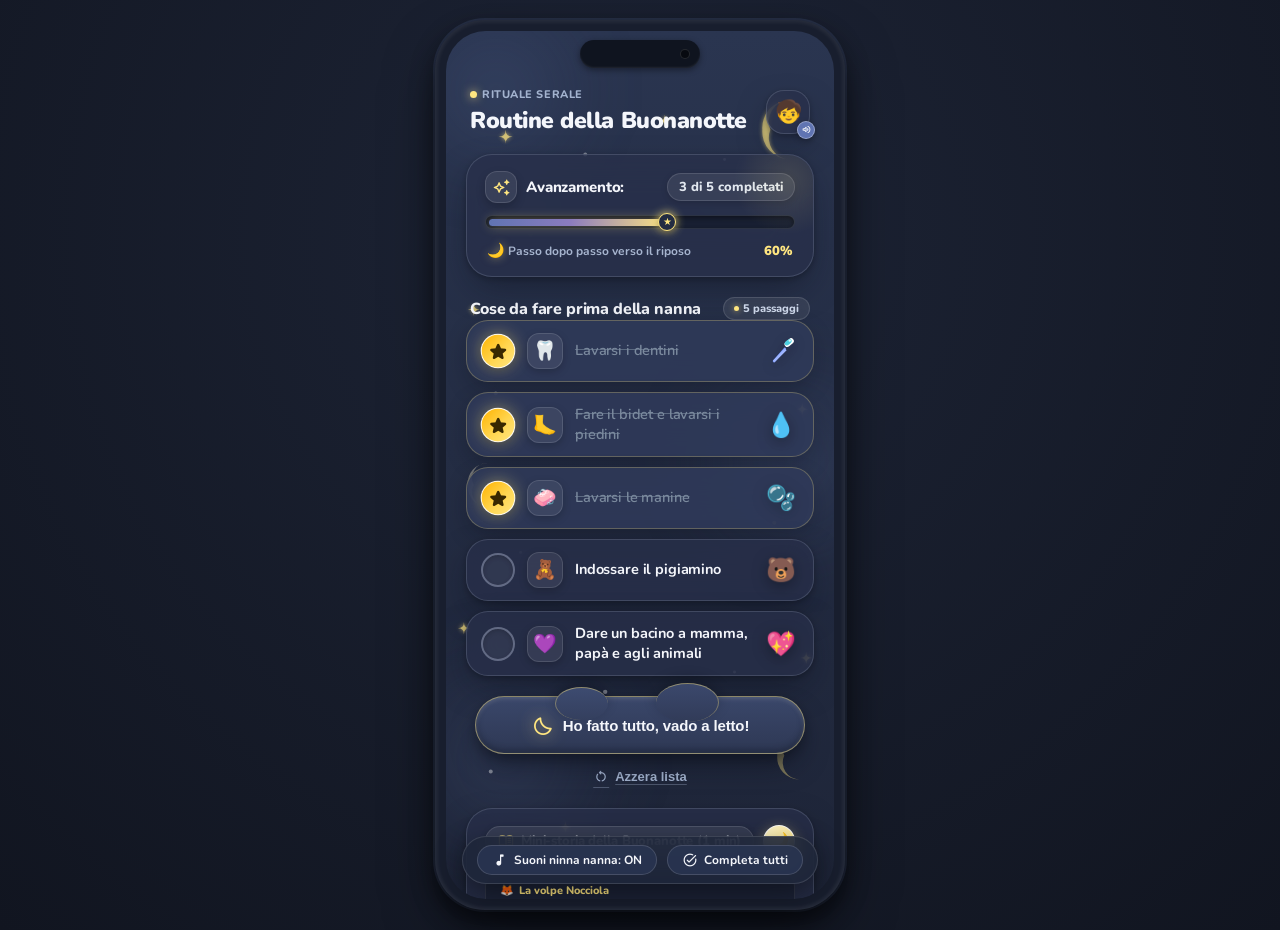
==== index.html @ 84415344 "first commit" ====
<!DOCTYPE html>
<html lang="it">

<head>
  <meta charset="UTF-8">
  <meta name="viewport"
    content="width=device-width, initial-scale=1.0, maximum-scale=1.0, user-scalable=no, viewport-fit=cover">
  <title>Routine della Buonanotte - Design Alta Fedeltà</title>

  <!-- Google Fonts: Nunito -->
  <link rel="preconnect" href="https://fonts.googleapis.com">
  <link rel="preconnect" href="https://fonts.gstatic.com" crossorigin>
  <link href="https://fonts.googleapis.com/css2?family=Nunito:wght@400;500;600;700;800;900&display=swap"
    rel="stylesheet">

  <!-- Material Symbols Rounded -->
  <link rel="stylesheet"
    href="https://fonts.googleapis.com/css2?family=Material+Symbols+Rounded:opsz,wght,FILL,GRAD@20..48,100..700,0..1,-50..200" />

  <!-- Main Stylesheet -->
  <link rel="stylesheet" href="style.css">
</head>

<body>

  <!-- Phone Shell Container (390 x 844 iPhone display) -->
  <div class="device-shell" id="deviceShell">

    <!-- iPhone Dynamic Island -->
    <div class="iphone-island">
      <div class="island-lens"></div>
    </div>

    <!-- Inside Screen Surface -->
    <div class="app-screen" id="appScreen">

      <!-- Ambient Dreamy Background Atmosphere -->
      <div class="ambient-cloud cloud-top-left"></div>
      <div class="ambient-cloud cloud-middle-right"></div>
      <div class="ambient-cloud cloud-bottom-left"></div>

      <!-- Delicate Stars & Crescent Moons SVG Pattern (Warm & Velvety Bedtime Glow) -->
      <svg class="celestial-pattern" xmlns="http://www.w3.org/2000/svg" viewBox="0 0 390 844">
        <defs>
          <!-- Soft warm glow filter -->
          <filter id="softGlow" x="-30%" y="-30%" width="160%" height="160%">
            <feGaussianBlur stdDeviation="2" result="blur" />
            <feComposite in="SourceGraphic" in2="blur" operator="over" />
          </filter>
        </defs>

        <!-- Top Right Soft Crescent Moon -->
        <path d="M345 55 A 28 28 0 0 0 318 85 A 28 28 0 0 0 345 115 A 22 22 0 0 1 326 85 A 22 22 0 0 1 345 55 Z"
          fill="#FFE680" fill-opacity="0.6" filter="url(#softGlow)" />

        <!-- Middle Left Fluffy Little Crescent Moon -->
        <path d="M42 420 A 20 20 0 0 0 22 442 A 20 20 0 0 0 42 464 A 15 15 0 0 1 28 442 A 15 15 0 0 1 42 420 Z"
          fill="#FFF6D1" fill-opacity="0.4" />

        <!-- Lower Right Gentle Moon -->
        <path d="M355 690 A 22 22 0 0 0 333 714 A 22 22 0 0 0 355 738 A 17 17 0 0 1 340 714 A 17 17 0 0 1 355 690 Z"
          fill="#FFE680" fill-opacity="0.45" />

        <!-- Twinkling 4-point Stars across the sky -->
        <g fill="#FFE680" fill-opacity="0.75" filter="url(#softGlow)">
          <!-- Star 1 -->
          <path d="M60 85 Q60 92 53 92 Q60 92 60 99 Q60 92 67 92 Q60 92 60 85 Z" />
          <!-- Star 2 -->
          <path d="M220 70 Q220 76 215 76 Q220 76 220 82 Q220 76 225 76 Q220 76 220 70 Z" fill-opacity="0.85" />
          <!-- Star 3 -->
          <path d="M315 160 Q315 165 310 165 Q315 165 315 170 Q315 165 320 165 Q315 165 315 160 Z" />
          <!-- Star 4 -->
          <path d="M28 260 Q28 266 22 266 Q28 266 28 272 Q28 266 34 266 Q28 266 28 260 Z" />
          <!-- Star 5 -->
          <path d="M358 360 Q358 366 352 366 Q358 366 358 372 Q358 366 364 366 Q358 366 358 360 Z" />
          <!-- Star 6 -->
          <path d="M18 580 Q18 586 12 586 Q18 586 18 592 Q18 586 24 586 Q18 586 18 580 Z" />
          <!-- Star 7 -->
          <path d="M362 610 Q362 616 356 616 Q362 616 362 622 Q362 616 368 616 Q362 616 362 610 Z" />
          <!-- Star 8 -->
          <path d="M120 780 Q120 786 114 786 Q120 786 120 792 Q120 786 126 786 Q120 786 120 780 Z" />
        </g>

        <!-- Delicate Little Round Dot Stars (Pearlescent White with Low Opacity) -->
        <g fill="#FFFFFF" fill-opacity="0.45">
          <circle cx="140" cy="110" r="2" />
          <circle cx="280" cy="115" r="1.5" />
          <circle cx="85" cy="190" r="2.5" fill="#FFE680" fill-opacity="0.55" />
          <circle cx="340" cy="270" r="1.5" />
          <circle cx="50" cy="350" r="2" />
          <circle cx="330" cy="480" r="2" fill="#FFE680" fill-opacity="0.5" />
          <circle cx="75" cy="510" r="1.5" />
          <circle cx="160" cy="650" r="2.2" fill-opacity="0.5" />
          <circle cx="290" cy="630" r="1.5" />
          <circle cx="45" cy="730" r="2" />
          <circle cx="230" cy="800" r="1.8" />
        </g>
      </svg>

      <!-- Toast Feedback -->
      <div class="toast-pill" id="toastPill">
        <span>✨</span>
        <span id="toastText">Passaggio completato!</span>
      </div>

      <!-- Confetti Particles Canvas -->
      <canvas id="confetti-canvas"></canvas>

      <!-- Main Scrollable Screen Content -->
      <div class="screen-content">

        <!-- 1. HEADER SECTION -->
        <header class="header-bar">
          <div class="header-title-wrap">
            <div class="header-tag">
              <span class="pulse-dot"></span>
              <span>Rituale serale</span>
            </div>
            <h1 class="header-title">
              <span>Routine della Buonanotte</span>
            </h1>
          </div>

          <!-- Profile Icon Button -->
          <button class="profile-btn" id="profileBtn" title="Profilo bimbo" aria-label="Profilo">
            <span class="profile-avatar-emoji">🧒</span>
            <div class="audio-toggle-btn" id="audioToggleBtn" title="Attiva/Disattiva suoni ninna nanna">
              <span class="material-symbols-rounded" style="font-size: 11px;">volume_up</span>
            </div>
          </button>
        </header>

        <!-- 2. CARD DI AVANZAMENTO -->
        <section class="progress-card" aria-label="Stato di avanzamento routine">
          <div class="progress-header">
            <div class="progress-label-wrap">
              <div class="progress-icon-badge">
                <span class="material-symbols-rounded" style="font-size: 19px;">auto_awesome</span>
              </div>
              <span class="progress-title">Avanzamento:</span>
            </div>
            <span class="progress-fraction" id="progressRatio">3 di 5 completati</span>
          </div>

          <!-- Progress Bar Track -->
          <div class="progress-bar-track">
            <div class="progress-bar-fill" id="progressBarFill" style="width: 60%;">
              <div class="progress-star-indicator">★</div>
            </div>
          </div>

          <!-- Progress Subtitle / Percentage -->
          <div class="progress-footer">
            <div class="hint">
              <span class="symbol">🌙</span>
              <span>Passo dopo passo verso il riposo</span>
            </div>
            <span class="progress-percent-text" id="progressPercent">60%</span>
          </div>
        </section>

        <!-- 3. SEZIONE: COSE DA FARE PRIMA DELLA NANNA -->
        <section class="routine-section" aria-label="Lista delle cose da fare">
          <div class="section-header">
            <h2 class="section-title">Cose da fare prima della nanna</h2>
            <div class="section-count-chip">
              <span class="dot"></span>
              <span>5 passaggi</span>
            </div>
          </div>

          <!-- Exactly 5 Steps Checklist -->
          <div class="routine-list" id="routineList">

            <!-- 1. Lavarsi i dentini (checked in giallo) -->
            <div class="task-card is-checked" data-id="1">
              <div class="custom-checkbox checked">
                <span class="material-symbols-rounded star-icon">star</span>
              </div>
              <div class="task-leading-icon">
                <span>🦷</span>
              </div>
              <span class="task-text">Lavarsi i dentini</span>
              <!-- 3D Toothbrush sticker -->
              <div class="task-sticker-wrap" title="Spazzolino da denti">
                <svg class="svg-3d-sticker" viewBox="0 0 40 40" fill="none" xmlns="http://www.w3.org/2000/svg">
                  <!-- Handle -->
                  <path d="M10 32 C9 33 11 35 12 34 L26 18 C27 17 25 15 24 16 L10 32 Z" fill="#7E9DFE" />
                  <path d="M12 34 L27 19 L25 17 L10 32 Z" fill="#9FB5FF" />
                  <!-- Brush head -->
                  <rect x="23" y="11" width="13" height="7" rx="3.5" transform="rotate(-40 23 11)" fill="#FFFFFF" />
                  <!-- Paste / Bristles -->
                  <ellipse cx="29" cy="9" rx="5" ry="2.8" transform="rotate(-40 29 9)" fill="#4DD0E1" />
                  <circle cx="31" cy="7" r="1.5" fill="#E0F7FA" />
                </svg>
              </div>
            </div>

            <!-- 2. Fare il bidet e lavarsi i piedini (checked in giallo) -->
            <div class="task-card is-checked" data-id="2">
              <div class="custom-checkbox checked">
                <span class="material-symbols-rounded star-icon">star</span>
              </div>
              <div class="task-leading-icon">
                <span>🦶</span>
              </div>
              <span class="task-text">Fare il bidet e lavarsi i piedini</span>
              <!-- 3D Water Droplet sticker -->
              <div class="task-sticker-wrap" title="Goccia d'acqua">
                <span class="sticker-emoji">💧</span>
              </div>
            </div>

            <!-- 3. Lavarsi le manine (checked in giallo) -->
            <div class="task-card is-checked" data-id="3">
              <div class="custom-checkbox checked">
                <span class="material-symbols-rounded star-icon">star</span>
              </div>
              <div class="task-leading-icon">
                <span>🧼</span>
              </div>
              <span class="task-text">Lavarsi le manine</span>
              <!-- 3D Soap Bubbles sticker -->
              <div class="task-sticker-wrap" title="Bolle di sapone">
                <span class="sticker-emoji">🫧</span>
              </div>
            </div>

            <!-- 4. Indossare il pigiamino (unchecked) -->
            <div class="task-card" data-id="4">
              <div class="custom-checkbox unchecked"></div>
              <div class="task-leading-icon">
                <span>🧸</span>
              </div>
              <span class="task-text">Indossare il pigiamino</span>
              <!-- 3D Adorable Teddy Bear with nightcap sticker -->
              <div class="task-sticker-wrap" title="Orsetto con berretto da notte">
                <span class="sticker-emoji">🐻</span>
              </div>
            </div>

            <!-- 5. Dare un bacino a mamma, papà e agli animali (unchecked) -->
            <div class="task-card" data-id="5">
              <div class="custom-checkbox unchecked"></div>
              <div class="task-leading-icon">
                <span>💜</span>
              </div>
              <span class="task-text">Dare un bacino a mamma, papà e agli animali</span>
              <!-- 3D Heart with sparkles sticker -->
              <div class="task-sticker-wrap" title="Dolce cuoricino">
                <span class="sticker-emoji">💖</span>
              </div>
            </div>

          </div>
        </section>

        <!-- 4. PULSANTI D'AZIONE -->
        <section class="actions-section" aria-label="Azioni della routine">
          <!-- Main Cloud Shape Button -->
          <button class="cloud-btn" id="btnCompleteAll" type="button">
            <span class="material-symbols-rounded cloud-btn-icon">bedtime</span>
            <span class="cloud-btn-text">Ho fatto tutto, vado a letto!</span>
          </button>

          <!-- Secondary Reset Button -->
          <button class="reset-btn" id="btnResetList" type="button">
            <span class="material-symbols-rounded">restart_alt</span>
            <span>Azzera lista</span>
          </button>
        </section>

        <!-- 5. CARD FINALE DELLA STORIA -->
        <section class="story-card" aria-label="Favoletta della buonanotte">
          <div class="story-header">
            <div class="story-title-badge">
              <span class="material-symbols-rounded book-icon">menu_book</span>
              <span class="story-title">Mini-storia della Buonanotte (1 min)</span>
            </div>
            <div class="story-moon-badge" title="Dolce luna">
              <span>🌙</span>
            </div>
          </div>

          <!-- Story Narrative Box -->
          <div class="story-body">
            <div class="story-character-tag">
              <span>🦊</span>
              <span>La volpe Nocciola</span>
            </div>
            <p class="story-text">
              «C'era una volta una piccola volpe di nome Nocciola che guardava le stelle brillare nel cielo d'argento.
              S'addormentò presto, sognando di volare oltre le nuvole!»
            </p>
          </div>

          <!-- Congratulatory Celebration Box -->
          <div class="celebration-box">
            <div class="celebration-icon">
              <span>⭐</span>
            </div>
            <p class="celebration-text">
              Bravissimo! Ora sei pronto per fare sogni bellissimi.
            </p>
          </div>
        </section>

      </div>
    </div>
  </div>

  <!-- Desktop Preview Switcher Toolbar -->
  <div class="preview-toolbar">
    <button class="toolbar-btn" id="toggleAudioBtn">
      <span class="material-symbols-rounded" style="font-size: 16px;">music_note</span>
      <span>Suoni ninna nanna: ON</span>
    </button>
    <button class="toolbar-btn" id="quickCompleteBtn">
      <span class="material-symbols-rounded" style="font-size: 16px;">task_alt</span>
      <span>Completa tutti</span>
    </button>
  </div>

  <!-- Main JavaScript Logic -->
  <script src="script.js"></script>
</body>

</html>
---- style.css ----
:root {
  --bg-top: #2A3550;
  --bg-bottom: #1E2538;
  --text-main: #F4F6FB;
  --text-muted: #A6B4CE;
  --text-done: #7B8A9E;
  --glass-surface: rgba(40, 48, 75, 0.7);
  --glass-surface-hover: rgba(48, 58, 90, 0.78);
  --glass-surface-active: rgba(54, 65, 100, 0.86);
  --glass-border: rgba(220, 230, 255, 0.15);
  --glass-border-hover: rgba(255, 230, 128, 0.3);
  --glass-shadow: 0 14px 34px -8px rgba(10, 14, 25, 0.5), 0 2px 6px rgba(0, 0, 0, 0.25);
  --glass-shadow-hover: 0 18px 40px -6px rgba(10, 14, 25, 0.6), 0 4px 10px rgba(0, 0, 0, 0.3);
  --gold-primary: #FFE680;
  --gold-secondary: #FFD568;
  --gold-glow: 0 0 16px rgba(255, 230, 128, 0.45);
  --nightcap-blue: #8C9EFF;
}

* {
  box-sizing: border-box;
  margin: 0;
  padding: 0;
  -webkit-tap-highlight-color: transparent;
}

body {
  font-family: 'Nunito', -apple-system, BlinkMacSystemFont, sans-serif;
  min-height: 100vh;
  color: var(--text-main);
  background: radial-gradient(circle at 50% 25%, #1D2436 0%, #111520 100%);
  display: flex;
  justify-content: center;
  align-items: center;
  padding: 20px 10px;
  overflow-x: hidden;
  user-select: none;
}

/* Device wrapper for Desktop showcase (iPhone 390 x 844) */
.device-shell {
  width: 100%;
  max-width: 410px;
  min-height: 844px;
  height: 890px;
  border-radius: 50px;
  background: #181E2E;
  padding: 11px;
  box-shadow: 
    0 25px 60px -12px rgba(0, 0, 0, 0.65),
    0 10px 24px rgba(0, 0, 0, 0.45),
    inset 0 0 4px 2px rgba(255, 255, 255, 0.08),
    0 0 0 2px rgba(60, 75, 110, 0.4);
  position: relative;
  display: flex;
  flex-direction: column;
  animation: floatApp 8s ease-in-out infinite alternate;
}

@keyframes floatApp {
  0% { transform: translateY(0px); }
  100% { transform: translateY(-6px); }
}

/* Phone Notch / Dynamic Island */
.iphone-island {
  width: 120px;
  height: 28px;
  background: #0f141f;
  border-radius: 20px;
  position: absolute;
  top: 20px;
  left: 50%;
  transform: translateX(-50%);
  z-index: 100;
  box-shadow: inset 0 -1px 2px rgba(255, 255, 255, 0.08), 0 2px 6px rgba(0, 0, 0, 0.4);
  display: flex;
  align-items: center;
  justify-content: flex-end;
  padding: 0 10px;
}

.island-lens {
  width: 10px;
  height: 10px;
  border-radius: 50%;
  background: #070a10;
  border: 1px solid rgba(255, 255, 255, 0.12);
}

/* The Main App Canvas (matches requested iPhone 390x844 canvas) */
.app-screen {
  width: 100%;
  height: 100%;
  border-radius: 40px;
  background: linear-gradient(180deg, var(--bg-top) 0%, #242D44 48%, var(--bg-bottom) 100%);
  position: relative;
  overflow-y: auto;
  overflow-x: hidden;
  display: flex;
  flex-direction: column;
  scrollbar-width: none;
}

.app-screen::-webkit-scrollbar {
  display: none;
}

/* Soft Dreamy Pattern Background (Stars & Moons) */
.celestial-pattern {
  position: absolute;
  top: 0;
  left: 0;
  width: 100%;
  height: 100%;
  pointer-events: none;
  z-index: 0;
  opacity: 0.92;
}

/* Fluffy Soft Clouds Background Elements */
.ambient-cloud {
  position: absolute;
  background: radial-gradient(circle, rgba(95, 115, 165, 0.22) 0%, rgba(65, 80, 125, 0.08) 50%, rgba(42, 53, 80, 0) 75%);
  filter: blur(28px);
  border-radius: 50%;
  pointer-events: none;
  z-index: 0;
}

.cloud-top-left {
  width: 220px;
  height: 200px;
  top: -40px;
  left: -60px;
}

.cloud-middle-right {
  width: 250px;
  height: 220px;
  top: 320px;
  right: -80px;
}

.cloud-bottom-left {
  width: 260px;
  height: 240px;
  bottom: 20px;
  left: -70px;
}

/* Content Area */
.screen-content {
  position: relative;
  z-index: 10;
  padding: 56px 20px 36px 20px;
  display: flex;
  flex-direction: column;
  gap: 16px;
}

/* 1. HEADER SECTION */
.header-bar {
  display: flex;
  align-items: center;
  justify-content: space-between;
  margin-bottom: 2px;
  padding: 0 4px;
}

.header-title-wrap {
  display: flex;
  flex-direction: column;
}

.header-tag {
  display: inline-flex;
  align-items: center;
  gap: 5px;
  font-size: 11px;
  font-weight: 800;
  letter-spacing: 0.05em;
  text-transform: uppercase;
  color: #A3B3CF;
  margin-bottom: 3px;
}

.header-tag .pulse-dot {
  width: 7px;
  height: 7px;
  border-radius: 50%;
  background: var(--gold-primary);
  box-shadow: 0 0 10px rgba(255, 230, 128, 0.8);
  animation: pulseGlow 2s infinite ease-in-out;
}

@keyframes pulseGlow {
  0%, 100% { transform: scale(1); opacity: 0.9; }
  50% { transform: scale(1.3); opacity: 1; }
}

.header-title {
  font-size: 23px;
  font-weight: 900;
  letter-spacing: -0.02em;
  color: var(--text-main);
  display: flex;
  align-items: center;
  gap: 6px;
}

.profile-btn {
  width: 44px;
  height: 44px;
  border-radius: 18px;
  background: var(--glass-surface);
  backdrop-filter: blur(14px);
  -webkit-backdrop-filter: blur(14px);
  border: 1px solid var(--glass-border);
  box-shadow: var(--glass-shadow);
  display: flex;
  align-items: center;
  justify-content: center;
  cursor: pointer;
  transition: all 0.25s cubic-bezier(0.34, 1.56, 0.64, 1);
  position: relative;
}

.profile-btn:hover {
  transform: scale(1.06);
  background: var(--glass-surface-hover);
  border-color: var(--glass-border-hover);
  box-shadow: var(--glass-shadow-hover);
}

.profile-btn:active {
  transform: scale(0.94);
}

.profile-avatar-emoji {
  font-size: 22px;
  line-height: 1;
}

/* Audio Mute/Unmute Lullaby Toggle */
.audio-toggle-btn {
  position: absolute;
  bottom: -6px;
  right: -6px;
  width: 18px;
  height: 18px;
  border-radius: 50%;
  background: #6074B2;
  color: #FFFFFF;
  font-size: 10px;
  display: flex;
  align-items: center;
  justify-content: center;
  border: 1.5px solid rgba(255, 255, 255, 0.35);
  box-shadow: 0 2px 6px rgba(0, 0, 0, 0.3);
}

/* 2. CARD DI AVANZAMENTO */
.progress-card {
  background: var(--glass-surface);
  backdrop-filter: blur(20px);
  -webkit-backdrop-filter: blur(20px);
  border: 1px solid var(--glass-border);
  border-radius: 26px;
  padding: 16px 18px;
  box-shadow: var(--glass-shadow);
  display: flex;
  flex-direction: column;
  gap: 12px;
  position: relative;
  overflow: hidden;
  transition: transform 0.3s ease, box-shadow 0.3s ease, border-color 0.3s ease;
}

.progress-card:hover {
  box-shadow: var(--glass-shadow-hover);
  border-color: rgba(255, 230, 128, 0.25);
}

.progress-card::after {
  content: '';
  position: absolute;
  top: -30px;
  right: -30px;
  width: 110px;
  height: 110px;
  background: radial-gradient(circle, rgba(255, 230, 128, 0.12) 0%, rgba(255, 230, 128, 0) 70%);
  pointer-events: none;
}

.progress-header {
  display: flex;
  align-items: center;
  justify-content: space-between;
}

.progress-label-wrap {
  display: flex;
  align-items: center;
  gap: 9px;
}

.progress-icon-badge {
  width: 32px;
  height: 32px;
  border-radius: 12px;
  background: rgba(255, 255, 255, 0.08);
  border: 1px solid rgba(255, 255, 255, 0.12);
  box-shadow: 0 4px 10px rgba(0, 0, 0, 0.2);
  display: flex;
  align-items: center;
  justify-content: center;
  color: var(--gold-primary);
}

.progress-title {
  font-size: 15px;
  font-weight: 800;
  color: var(--text-main);
  letter-spacing: -0.01em;
}

.progress-fraction {
  font-size: 13px;
  font-weight: 800;
  color: #E2E8F0;
  background: rgba(255, 255, 255, 0.08);
  padding: 4px 11px;
  border-radius: 30px;
  border: 1px solid rgba(255, 255, 255, 0.12);
  box-shadow: 0 2px 6px rgba(0, 0, 0, 0.15);
}

/* Progress bar track */
.progress-bar-track {
  width: 100%;
  height: 14px;
  background: rgba(18, 24, 38, 0.65);
  border-radius: 100px;
  padding: 2.5px;
  border: 1px solid rgba(255, 255, 255, 0.09);
  box-shadow: inset 0 2px 4px rgba(0, 0, 0, 0.4);
  position: relative;
}

.progress-bar-fill {
  height: 100%;
  background: linear-gradient(90deg, #6074B2 0%, #8C7CBE 45%, #FFE680 100%);
  border-radius: 100px;
  width: 60%;
  transition: width 0.6s cubic-bezier(0.34, 1.56, 0.64, 1);
  box-shadow: 0 0 12px rgba(255, 230, 128, 0.4);
  position: relative;
  display: flex;
  align-items: center;
  justify-content: flex-end;
}

.progress-star-indicator {
  width: 18px;
  height: 18px;
  position: absolute;
  right: -6px;
  background: #232C42;
  border-radius: 50%;
  box-shadow: 0 2px 6px rgba(0, 0, 0, 0.3), 0 0 10px #FFE680;
  border: 1px solid #FFE680;
  display: flex;
  align-items: center;
  justify-content: center;
  font-size: 10px;
  color: #FFE680;
}

.progress-footer {
  display: flex;
  align-items: center;
  justify-content: space-between;
  font-size: 12px;
  font-weight: 700;
  color: var(--text-muted);
  padding: 0 2px;
}

.progress-footer .hint {
  display: flex;
  align-items: center;
  gap: 4px;
}

.progress-footer .hint span.symbol {
  color: var(--gold-primary);
  font-size: 14px;
  filter: drop-shadow(0 0 4px rgba(255, 230, 128, 0.5));
}

.progress-percent-text {
  color: #FFE680;
  font-size: 13px;
  font-weight: 900;
}

/* 3. SEZIONE COSE DA FARE PRIMA DELLA NANNA */
.section-header {
  display: flex;
  align-items: center;
  justify-content: space-between;
  padding: 4px 4px 0 4px;
}

.section-title {
  font-size: 16px;
  font-weight: 800;
  color: var(--text-main);
  letter-spacing: -0.01em;
}

.section-count-chip {
  font-size: 11px;
  font-weight: 800;
  color: #CCD6E8;
  background: rgba(255, 255, 255, 0.08);
  backdrop-filter: blur(8px);
  -webkit-backdrop-filter: blur(8px);
  padding: 3px 10px;
  border-radius: 20px;
  border: 1px solid rgba(255, 255, 255, 0.12);
  display: flex;
  align-items: center;
  gap: 4px;
}

.section-count-chip .dot {
  width: 5px;
  height: 5px;
  background: var(--gold-primary);
  box-shadow: 0 0 6px rgba(255, 230, 128, 0.7);
  border-radius: 50%;
}

/* Checklist Cards Container */
.routine-list {
  display: flex;
  flex-direction: column;
  gap: 10px;
}

/* Task Item Pill Card */
.task-card {
  background: var(--glass-surface);
  backdrop-filter: blur(16px);
  -webkit-backdrop-filter: blur(16px);
  border: 1px solid var(--glass-border);
  border-radius: 22px;
  padding: 12px 14px;
  box-shadow: var(--glass-shadow);
  display: flex;
  align-items: center;
  gap: 12px;
  cursor: pointer;
  position: relative;
  transition: all 0.28s cubic-bezier(0.34, 1.3, 0.64, 1);
  overflow: hidden;
}

.task-card:hover {
  background: var(--glass-surface-hover);
  border-color: var(--glass-border-hover);
  transform: translateY(-2px);
  box-shadow: var(--glass-shadow-hover);
}

.task-card:active {
  transform: scale(0.985);
}

/* Checked State */
.task-card.is-checked {
  background: rgba(48, 58, 90, 0.85);
  border-color: rgba(255, 230, 128, 0.26);
  box-shadow: 0 8px 24px -6px rgba(10, 14, 25, 0.45);
}

.task-card.is-checked .task-text {
  color: var(--text-done);
  text-decoration: line-through;
  text-decoration-color: rgba(123, 138, 158, 0.6);
  font-weight: 600;
}

/* Custom Checkbox */
.custom-checkbox {
  width: 34px;
  height: 34px;
  border-radius: 50%;
  flex-shrink: 0;
  display: flex;
  align-items: center;
  justify-content: center;
  transition: all 0.3s cubic-bezier(0.34, 1.56, 0.64, 1);
  position: relative;
}

/* Empty state */
.custom-checkbox.unchecked {
  border: 2px solid rgba(215, 225, 250, 0.3);
  background: rgba(255, 255, 255, 0.05);
  box-shadow: inset 0 2px 4px rgba(0, 0, 0, 0.15);
}

.task-card:hover .custom-checkbox.unchecked {
  border-color: var(--gold-primary);
  background: rgba(255, 230, 128, 0.1);
  transform: scale(1.05);
}

/* Checked state: Soft warm golden star badge */
.custom-checkbox.checked {
  background: linear-gradient(135deg, #FFB300 0%, #FFD54F 55%, #FFE680 100%);
  box-shadow: var(--gold-glow), 0 2px 8px rgba(0, 0, 0, 0.25);
  border: 1.5px solid rgba(255, 255, 255, 0.9);
  transform: scale(1.02);
}

.custom-checkbox.checked .star-icon {
  color: #382800;
  font-size: 20px;
  font-variation-settings: 'FILL' 1, 'wght' 700;
  animation: popStar 0.4s cubic-bezier(0.34, 1.56, 0.64, 1);
}

@keyframes popStar {
  0% { transform: scale(0.4) rotate(-30deg); opacity: 0; }
  70% { transform: scale(1.25) rotate(10deg); }
  100% { transform: scale(1) rotate(0deg); opacity: 1; }
}

/* Task Left Leading Icon (soft squircle) */
.task-leading-icon {
  width: 36px;
  height: 36px;
  border-radius: 12px;
  background: rgba(255, 255, 255, 0.07);
  border: 1px solid rgba(255, 255, 255, 0.12);
  display: flex;
  align-items: center;
  justify-content: center;
  font-size: 19px;
  flex-shrink: 0;
  box-shadow: 0 3px 8px rgba(0, 0, 0, 0.2);
}

.task-text {
  flex: 1;
  font-size: 14.5px;
  font-weight: 700;
  color: var(--text-main);
  line-height: 1.35;
  letter-spacing: -0.01em;
  transition: all 0.25s ease;
}

/* 3D Theme Sticker on the Right */
.task-sticker-wrap {
  width: 36px;
  height: 36px;
  display: flex;
  align-items: center;
  justify-content: center;
  flex-shrink: 0;
  position: relative;
  transition: transform 0.3s cubic-bezier(0.34, 1.56, 0.64, 1);
}

.task-card:hover .task-sticker-wrap {
  transform: scale(1.15) rotate(6deg);
}

.sticker-emoji {
  font-size: 24px;
  filter: drop-shadow(0 4px 8px rgba(0, 0, 0, 0.35));
  line-height: 1;
}

/* Specially rendered 3D SVG Toothbrush for task 1 */
.svg-3d-sticker {
  width: 32px;
  height: 32px;
  filter: drop-shadow(0 4px 6px rgba(0, 0, 0, 0.3));
}

/* 4. PULSANTI D'AZIONE */
.actions-section {
  display: flex;
  flex-direction: column;
  align-items: center;
  gap: 8px;
  margin-top: 4px;
}

/* Fluffy 3D Night Cloud Button */
.cloud-btn {
  width: 100%;
  max-width: 330px;
  height: 58px;
  position: relative;
  background: linear-gradient(180deg, #3A476A 0%, #2E3854 100%);
  border: 1.8px solid rgba(255, 230, 128, 0.45);
  border-radius: 40px;
  display: flex;
  align-items: center;
  justify-content: center;
  gap: 10px;
  cursor: pointer;
  box-shadow: 
    0 14px 28px -6px rgba(10, 14, 25, 0.6),
    0 4px 12px rgba(0, 0, 0, 0.25),
    inset 0 2px 4px rgba(255, 255, 255, 0.15),
    inset 0 -3px 6px rgba(15, 20, 32, 0.4);
  transition: all 0.3s cubic-bezier(0.34, 1.56, 0.64, 1);
  padding: 0 20px;
  z-index: 5;
}

/* Fluffy Cloud humps created with pseudo-elements */
.cloud-btn::before {
  content: '';
  position: absolute;
  top: -10px;
  left: 24%;
  width: 52px;
  height: 32px;
  background: linear-gradient(180deg, #3D4B70 0%, #343F5E 100%);
  border-radius: 50%;
  border-top: 1.8px solid rgba(255, 230, 128, 0.45);
  border-left: 1.5px solid rgba(255, 230, 128, 0.35);
  pointer-events: none;
  z-index: -1;
  box-shadow: 0 -4px 12px -2px rgba(10, 14, 25, 0.4);
}

.cloud-btn::after {
  content: '';
  position: absolute;
  top: -14px;
  right: 26%;
  width: 62px;
  height: 38px;
  background: linear-gradient(180deg, #3B486C 0%, #313B58 100%);
  border-radius: 50%;
  border-top: 1.8px solid rgba(255, 230, 128, 0.45);
  border-right: 1.5px solid rgba(255, 230, 128, 0.35);
  pointer-events: none;
  z-index: -1;
  box-shadow: 0 -5px 14px -2px rgba(10, 14, 25, 0.4);
}

.cloud-btn:hover {
  transform: translateY(-3px) scale(1.02);
  background: linear-gradient(180deg, #425178 0%, #333E5C 100%);
  box-shadow: 
    0 18px 34px -6px rgba(10, 14, 25, 0.7),
    0 0 20px rgba(255, 230, 128, 0.25),
    inset 0 2px 4px rgba(255, 255, 255, 0.25);
  border-color: rgba(255, 230, 128, 0.7);
}

.cloud-btn:active {
  transform: translateY(1px) scale(0.97);
  box-shadow: 
    0 8px 18px -4px rgba(10, 14, 25, 0.5),
    inset 0 1px 2px rgba(255, 255, 255, 0.2);
}

.cloud-btn-icon {
  font-size: 22px;
  color: var(--gold-primary);
  filter: drop-shadow(0 0 8px rgba(255, 230, 128, 0.7));
  animation: gentleBounce 2.5s infinite ease-in-out;
}

@keyframes gentleBounce {
  0%, 100% { transform: translateY(0); }
  50% { transform: translateY(-3px); }
}

.cloud-btn-text {
  font-size: 15px;
  font-weight: 900;
  color: var(--text-main);
  letter-spacing: -0.01em;
}

/* Secondary Reset Button */
.reset-btn {
  display: inline-flex;
  align-items: center;
  gap: 6px;
  background: transparent;
  border: none;
  font-size: 13px;
  font-weight: 700;
  color: #A3B3CF;
  cursor: pointer;
  padding: 6px 14px;
  border-radius: 20px;
  transition: all 0.2s ease;
  text-decoration: underline;
  text-underline-offset: 3px;
  text-decoration-color: rgba(163, 179, 207, 0.35);
}

.reset-btn:hover {
  color: var(--text-main);
  background: rgba(255, 255, 255, 0.08);
  text-decoration-color: var(--text-main);
}

.reset-btn:active {
  transform: scale(0.96);
}

.reset-btn .material-symbols-rounded {
  font-size: 16px;
}

/* 5. CARD FINALE DELLA STORIA */
.story-card {
  background: var(--glass-surface);
  backdrop-filter: blur(20px);
  -webkit-backdrop-filter: blur(20px);
  border: 1px solid var(--glass-border);
  border-radius: 26px;
  padding: 16px 18px;
  box-shadow: var(--glass-shadow);
  display: flex;
  flex-direction: column;
  gap: 12px;
  position: relative;
  overflow: hidden;
  margin-top: 2px;
  transition: border-color 0.3s ease, box-shadow 0.3s ease;
}

.story-card:hover {
  border-color: rgba(255, 230, 128, 0.25);
  box-shadow: var(--glass-shadow-hover);
}

.story-header {
  display: flex;
  align-items: center;
  justify-content: space-between;
}

.story-title-badge {
  display: inline-flex;
  align-items: center;
  gap: 7px;
  background: rgba(255, 255, 255, 0.08);
  padding: 5px 12px;
  border-radius: 20px;
  border: 1px solid rgba(255, 255, 255, 0.12);
  box-shadow: 0 2px 6px rgba(0, 0, 0, 0.2);
}

.story-title-badge .book-icon {
  font-size: 16px;
  color: var(--gold-primary);
}

.story-title {
  font-size: 13px;
  font-weight: 800;
  color: var(--text-main);
  letter-spacing: -0.01em;
}

.story-moon-badge {
  width: 32px;
  height: 32px;
  border-radius: 50%;
  background: linear-gradient(135deg, #FFF7CE 0%, #FFE57F 100%);
  display: flex;
  align-items: center;
  justify-content: center;
  font-size: 16px;
  box-shadow: 0 4px 14px rgba(255, 230, 128, 0.45);
  border: 1px solid rgba(255, 255, 255, 0.9);
  animation: floatMoon 4s ease-in-out infinite alternate;
}

@keyframes floatMoon {
  0% { transform: translateY(0) rotate(-5deg); }
  100% { transform: translateY(-4px) rotate(5deg); }
}

/* Favoletta Narrative */
.story-body {
  background: rgba(25, 31, 48, 0.65);
  border-radius: 18px;
  padding: 13px 14px;
  border: 1px solid rgba(255, 255, 255, 0.09);
  display: flex;
  flex-direction: column;
  gap: 6px;
}

.story-character-tag {
  display: flex;
  align-items: center;
  gap: 5px;
  font-size: 11px;
  font-weight: 800;
  color: var(--gold-primary);
}

.story-text {
  font-size: 13px;
  line-height: 1.55;
  color: #E2E8F0;
  font-weight: 600;
  font-style: italic;
}

/* Congratulation Celebration Box */
.celebration-box {
  background: linear-gradient(135deg, rgba(65, 54, 30, 0.65) 0%, rgba(48, 42, 28, 0.75) 100%);
  border: 1px solid rgba(255, 230, 128, 0.35);
  border-radius: 18px;
  padding: 12px 14px;
  display: flex;
  align-items: center;
  gap: 10px;
  box-shadow: 0 6px 18px -4px rgba(0, 0, 0, 0.4);
}

.celebration-icon {
  width: 32px;
  height: 32px;
  border-radius: 10px;
  background: linear-gradient(135deg, #FFB300 0%, #FFD54F 100%);
  display: flex;
  align-items: center;
  justify-content: center;
  font-size: 17px;
  flex-shrink: 0;
  box-shadow: var(--gold-glow);
  border: 1px solid rgba(255, 255, 255, 0.8);
}

.celebration-text {
  font-size: 12.5px;
  font-weight: 800;
  color: #FFF3D0;
  line-height: 1.35;
}

/* Confetti Canvas for Celebration */
#confetti-canvas {
  position: absolute;
  top: 0;
  left: 0;
  width: 100%;
  height: 100%;
  pointer-events: none;
  z-index: 99;
}

/* Interactive Toast Banner */
.toast-pill {
  position: absolute;
  top: 60px;
  left: 50%;
  transform: translateX(-50%) translateY(-30px);
  background: rgba(26, 33, 50, 0.94);
  backdrop-filter: blur(12px);
  border: 1px solid rgba(255, 230, 128, 0.3);
  color: var(--text-main);
  font-size: 12.5px;
  font-weight: 800;
  padding: 8px 18px;
  border-radius: 30px;
  box-shadow: 0 10px 25px rgba(0, 0, 0, 0.4);
  opacity: 0;
  pointer-events: none;
  transition: all 0.35s cubic-bezier(0.34, 1.56, 0.64, 1);
  z-index: 120;
  display: flex;
  align-items: center;
  gap: 6px;
}

.toast-pill.active {
  transform: translateX(-50%) translateY(0);
  opacity: 1;
}

/* Desktop Preview Toolbar */
.preview-toolbar {
  position: fixed;
  bottom: 16px;
  display: flex;
  gap: 10px;
  z-index: 200;
  background: rgba(30, 38, 58, 0.88);
  backdrop-filter: blur(14px);
  -webkit-backdrop-filter: blur(14px);
  padding: 8px 14px;
  border-radius: 40px;
  box-shadow: 0 10px 30px rgba(0, 0, 0, 0.45);
  border: 1px solid rgba(255, 255, 255, 0.12);
}

.toolbar-btn {
  background: rgba(42, 53, 80, 0.9);
  border: 1px solid rgba(255, 255, 255, 0.14);
  border-radius: 20px;
  padding: 6px 14px;
  font-family: inherit;
  font-size: 12px;
  font-weight: 700;
  color: var(--text-main);
  cursor: pointer;
  display: flex;
  align-items: center;
  gap: 6px;
  transition: all 0.2s ease;
}

.toolbar-btn:hover {
  background: rgba(55, 68, 102, 1);
  border-color: var(--gold-primary);
  color: var(--gold-primary);
}

/* Responsive Adaptation for actual mobile devices */
@media (max-width: 480px) {
  body {
    padding: 0;
    background: transparent;
  }
  .device-shell {
    max-width: 100vw;
    height: 100vh;
    min-height: 100vh;
    border-radius: 0;
    padding: 0;
    box-shadow: none;
    animation: none;
    border: none;
  }
  .iphone-island {
    display: none;
  }
  .app-screen {
    border-radius: 0;
  }
  .screen-content {
    padding-top: calc(env(safe-area-inset-top, 24px) + 16px);
    padding-bottom: calc(env(safe-area-inset-bottom, 24px) + 20px);
  }
  .preview-toolbar {
    display: none;
  }
}
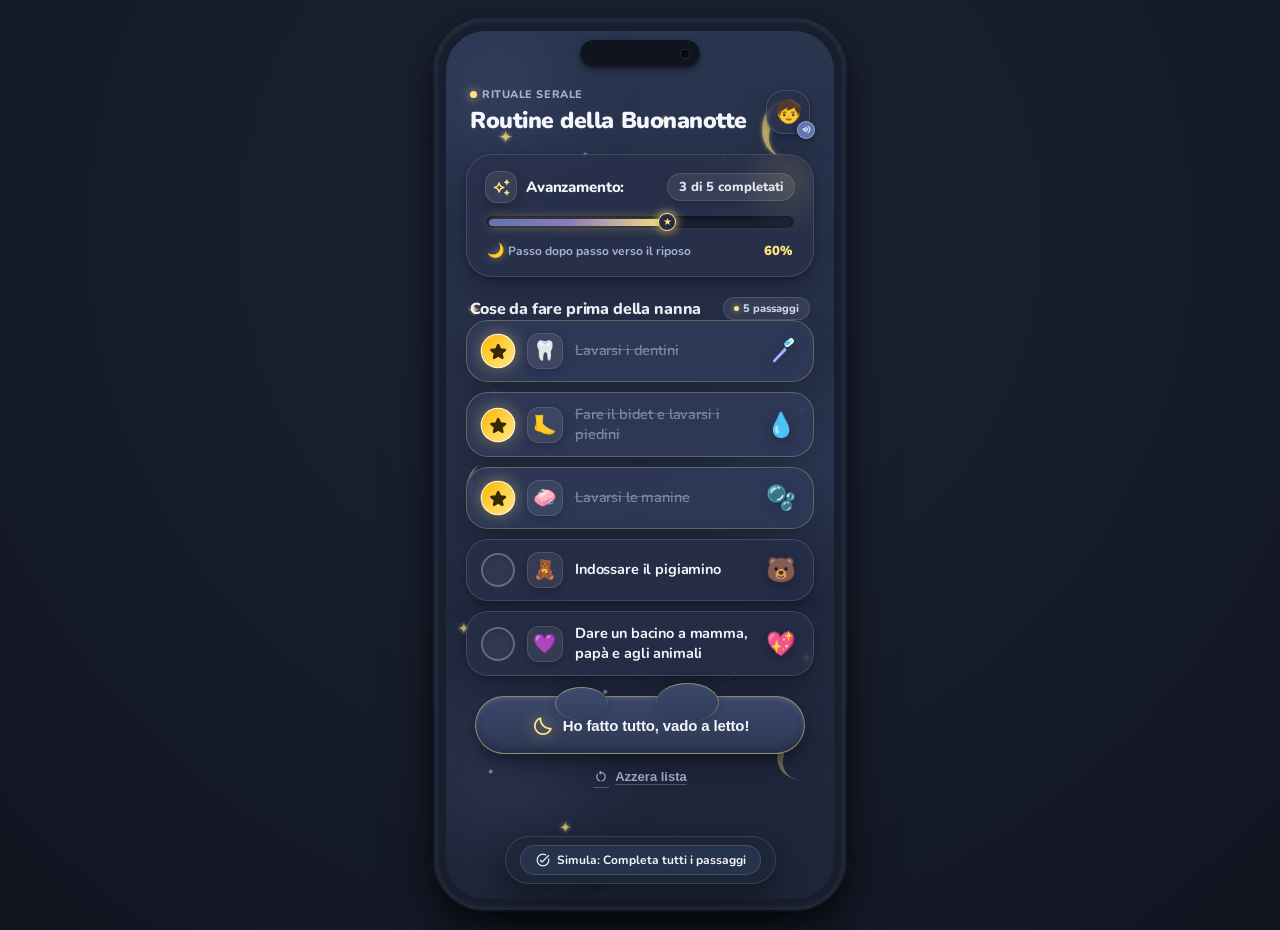
==== commit 00e2f983: "ora legge la storia!" ====
--- a/index.html
+++ b/index.html
@@ -270,8 +270,8 @@
           </button>
         </section>
 
-        <!-- 5. CARD FINALE DELLA STORIA -->
-        <section class="story-card" aria-label="Favoletta della buonanotte">
+        <!-- 5. CARD FINALE DELLA STORIA (Si sblocca e compare con la voce) -->
+        <section class="story-card story-locked" id="storyCard" aria-label="Favoletta della buonanotte">
           <div class="story-header">
             <div class="story-title-badge">
               <span class="material-symbols-rounded book-icon">menu_book</span>
@@ -287,11 +287,24 @@
             <div class="story-character-tag">
               <span>🦊</span>
               <span>La volpe Nocciola</span>
-            </div>
-            <p class="story-text">
+              <!-- Indicatore voce narrante in corso -->
+              <span class="voice-status-badge" id="voiceStatusBadge">
+                <span class="pulse-audio-dot"></span>
+                <span>Lettura in corso...</span>
+              </span>
+            </div>
+            <p class="story-text" id="storyParagraph">
               «C'era una volta una piccola volpe di nome Nocciola che guardava le stelle brillare nel cielo d'argento.
               S'addormentò presto, sognando di volare oltre le nuvole!»
             </p>
+
+            <!-- Unico controllo audio essenziale: Ferma / Riascolta lettura -->
+            <div class="story-audio-controls">
+              <button class="voice-ctrl-btn" id="btnVoiceControl" type="button" title="Ferma o riprendi la lettura della favola">
+                <span class="material-symbols-rounded" id="voiceCtrlIcon">stop_circle</span>
+                <span id="btnVoiceControlText">Ferma lettura</span>
+              </button>
+            </div>
           </div>
 
           <!-- Congratulatory Celebration Box -->
@@ -309,15 +322,11 @@
     </div>
   </div>
 
-  <!-- Desktop Preview Switcher Toolbar -->
+  <!-- Desktop Preview Toolbar (pulita e senza pulsanti audio ridondanti) -->
   <div class="preview-toolbar">
-    <button class="toolbar-btn" id="toggleAudioBtn">
-      <span class="material-symbols-rounded" style="font-size: 16px;">music_note</span>
-      <span>Suoni ninna nanna: ON</span>
-    </button>
     <button class="toolbar-btn" id="quickCompleteBtn">
       <span class="material-symbols-rounded" style="font-size: 16px;">task_alt</span>
-      <span>Completa tutti</span>
+      <span>Simula: Completa tutti i passaggi</span>
     </button>
   </div>
 
--- a/style.css
+++ b/style.css
@@ -747,8 +747,36 @@
   transition: border-color 0.3s ease, box-shadow 0.3s ease;
 }
 
+/* Stato iniziale bloccato/chiuso prima del click sul pulsante */
+.story-card.story-locked {
+  display: none;
+  opacity: 0;
+  transform: translateY(16px) scale(0.97);
+}
+
+/* Stato sbloccato attivo con transizione morbida serale */
+.story-card.is-unlocked {
+  display: flex;
+  opacity: 1;
+  transform: translateY(0) scale(1);
+  animation: unlockStoryCard 0.65s cubic-bezier(0.34, 1.25, 0.64, 1) forwards;
+  border-color: rgba(255, 230, 128, 0.45);
+  box-shadow: 0 16px 40px -6px rgba(10, 14, 25, 0.6), 0 0 24px rgba(255, 230, 128, 0.15);
+}
+
+@keyframes unlockStoryCard {
+  0% {
+    opacity: 0;
+    transform: translateY(22px) scale(0.95);
+  }
+  100% {
+    opacity: 1;
+    transform: translateY(0) scale(1);
+  }
+}
+
 .story-card:hover {
-  border-color: rgba(255, 230, 128, 0.25);
+  border-color: rgba(255, 230, 128, 0.35);
   box-shadow: var(--glass-shadow-hover);
 }
 
@@ -808,24 +836,94 @@
   border: 1px solid rgba(255, 255, 255, 0.09);
   display: flex;
   flex-direction: column;
+  gap: 8px;
+}
+
+.story-character-tag {
+  display: flex;
+  align-items: center;
   gap: 6px;
-}
-
-.story-character-tag {
-  display: flex;
-  align-items: center;
-  gap: 5px;
   font-size: 11px;
   font-weight: 800;
   color: var(--gold-primary);
 }
 
+/* Voice status badge */
+.voice-status-badge {
+  margin-left: auto;
+  display: none;
+  align-items: center;
+  gap: 5px;
+  font-size: 10.5px;
+  font-weight: 800;
+  color: var(--gold-primary);
+  background: rgba(255, 230, 128, 0.12);
+  border: 1px solid rgba(255, 230, 128, 0.35);
+  padding: 3px 9px;
+  border-radius: 20px;
+}
+
+.voice-status-badge.active {
+  display: inline-flex;
+}
+
+.pulse-audio-dot {
+  width: 6px;
+  height: 6px;
+  border-radius: 50%;
+  background: var(--gold-primary);
+  box-shadow: 0 0 6px var(--gold-primary);
+  animation: pulseGlow 1.2s infinite ease-in-out;
+}
+
 .story-text {
-  font-size: 13px;
-  line-height: 1.55;
+  font-size: 13.5px;
+  line-height: 1.6;
   color: #E2E8F0;
   font-weight: 600;
   font-style: italic;
+}
+
+/* Audio Controls in Story Box */
+.story-audio-controls {
+  display: flex;
+  align-items: center;
+  gap: 10px;
+  margin-top: 4px;
+}
+
+.voice-ctrl-btn {
+  display: inline-flex;
+  align-items: center;
+  gap: 7px;
+  background: rgba(35, 44, 70, 0.85);
+  border: 1.2px solid rgba(255, 230, 128, 0.35);
+  color: var(--text-main);
+  border-radius: 20px;
+  padding: 7px 16px;
+  font-family: inherit;
+  font-size: 12.5px;
+  font-weight: 800;
+  cursor: pointer;
+  transition: all 0.25s cubic-bezier(0.34, 1.56, 0.64, 1);
+  box-shadow: 0 4px 12px rgba(0, 0, 0, 0.25);
+}
+
+.voice-ctrl-btn:hover {
+  background: rgba(48, 60, 94, 0.95);
+  border-color: rgba(255, 230, 128, 0.7);
+  color: var(--gold-primary);
+  transform: translateY(-2px);
+  box-shadow: 0 6px 16px rgba(0, 0, 0, 0.35), 0 0 12px rgba(255, 230, 128, 0.2);
+}
+
+.voice-ctrl-btn:active {
+  transform: scale(0.96);
+}
+
+.voice-ctrl-btn .material-symbols-rounded {
+  font-size: 18px;
+  color: var(--gold-primary);
 }
 
 /* Congratulation Celebration Box */
